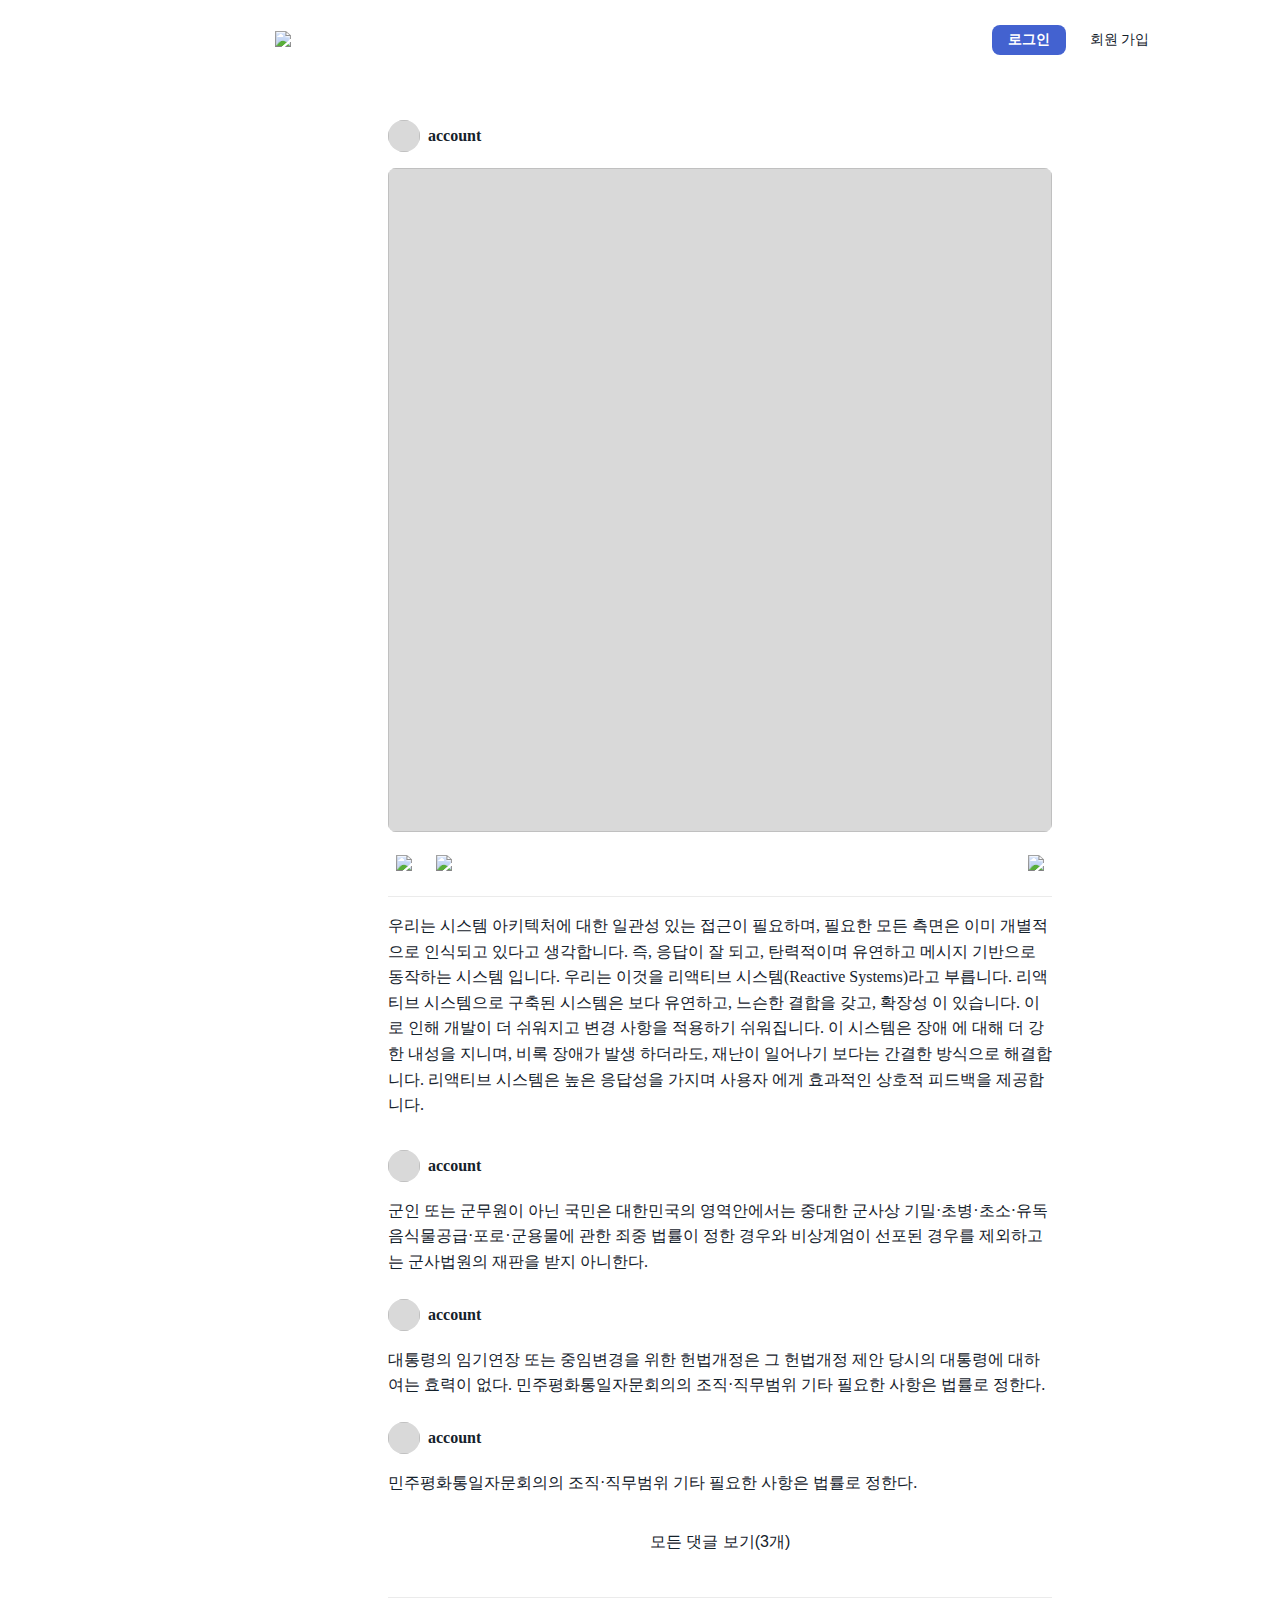
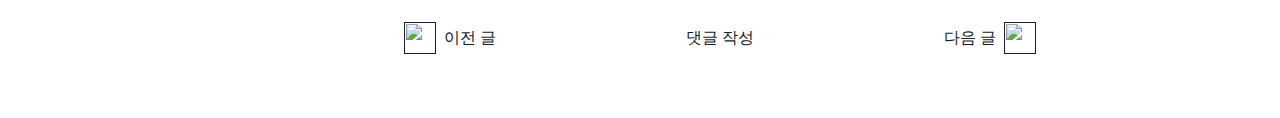
==== src/main/resources/static/index.html @ b5358751 "chore: css 파일을 별도의 패키지에서 관리" ====
<!DOCTYPE html>
<html>
  <head>
    <meta charset="UTF-8" />
    <meta name="viewport" content="width=device-width, initial-scale=1.0" />
    <link href="css/reset.css" rel="stylesheet" />
    <link href="css/global.css" rel="stylesheet" />
    <link href="css/main.css" rel="stylesheet" />
  </head>
  <body>
    <div class="container">
      <header class="header">
        <a href="/"><img src="./img/signiture.svg" /></a>
        <ul class="header__menu">
          <li class="header__menu__item">
            <a class="btn btn_contained btn_size_s" href="/login">로그인</a>
          </li>
          <li class="header__menu__item">
            <a class="btn btn_ghost btn_size_s" href="/registration">
              회원 가입
            </a>
          </li>
        </ul>
      </header>
      <div class="wrapper">
        <div class="post">
          <div class="post__account">
            <img class="post__account__img" />
            <p class="post__account__nickname">account</p>
          </div>
          <img class="post__img" />
          <div class="post__menu">
            <ul class="post__menu__personal">
              <li>
                <button class="post__menu__btn">
                  <img src="./img/like.svg" />
                </button>
              </li>
              <li>
                <button class="post__menu__btn">
                  <img src="./img/sendLink.svg" />
                </button>
              </li>
            </ul>
            <button class="post__menu__btn">
              <img src="./img/bookMark.svg" />
            </button>
          </div>
          <p class="post__article">
            우리는 시스템 아키텍처에 대한 일관성 있는 접근이 필요하며, 필요한
            모든 측면은 이미 개별적으로 인식되고 있다고 생각합니다. 즉, 응답이
            잘 되고, 탄력적이며 유연하고 메시지 기반으로 동작하는 시스템 입니다.
            우리는 이것을 리액티브 시스템(Reactive Systems)라고 부릅니다.
            리액티브 시스템으로 구축된 시스템은 보다 유연하고, 느슨한 결합을
            갖고, 확장성 이 있습니다. 이로 인해 개발이 더 쉬워지고 변경 사항을
            적용하기 쉬워집니다. 이 시스템은 장애 에 대해 더 강한 내성을 지니며,
            비록 장애가 발생 하더라도, 재난이 일어나기 보다는 간결한 방식으로
            해결합니다. 리액티브 시스템은 높은 응답성을 가지며 사용자 에게
            효과적인 상호적 피드백을 제공합니다.
          </p>
        </div>
        <ul class="comment">
          <li class="comment__item">
            <div class="comment__item__user">
              <img class="comment__item__user__img" />
              <p class="comment__item__user__nickname">account</p>
            </div>
            <p class="comment__item__article">
              군인 또는 군무원이 아닌 국민은 대한민국의 영역안에서는 중대한
              군사상 기밀·초병·초소·유독음식물공급·포로·군용물에 관한 죄중
              법률이 정한 경우와 비상계엄이 선포된 경우를 제외하고는 군사법원의
              재판을 받지 아니한다.
            </p>
          </li>
          <li class="comment__item">
            <div class="comment__item__user">
              <img class="comment__item__user__img" />
              <p class="comment__item__user__nickname">account</p>
            </div>
            <p class="comment__item__article">
              대통령의 임기연장 또는 중임변경을 위한 헌법개정은 그 헌법개정 제안
              당시의 대통령에 대하여는 효력이 없다. 민주평화통일자문회의의
              조직·직무범위 기타 필요한 사항은 법률로 정한다.
            </p>
          </li>
          <li class="comment__item">
            <div class="comment__item__user">
              <img class="comment__item__user__img" />
              <p class="comment__item__user__nickname">account</p>
            </div>
            <p class="comment__item__article">
              민주평화통일자문회의의 조직·직무범위 기타 필요한 사항은 법률로
              정한다.
            </p>
          </li>
          <li class="comment__item hidden">
            <div class="comment__item__user">
              <img class="comment__item__user__img" />
              <p class="comment__item__user__nickname">account</p>
            </div>
            <p class="comment__item__article">Comment 1</p>
          </li>
          <li class="comment__item hidden">
            <div class="comment__item__user">
              <img class="comment__item__user__img" />
              <p class="comment__item__user__nickname">account</p>
            </div>
            <p class="comment__item__article">Comment 2</p>
          </li>
          <li class="comment__item hidden">
            <div class="comment__item__user">
              <img class="comment__item__user__img" />
              <p class="comment__item__user__nickname">account</p>
            </div>
            <p class="comment__item__article">Comment 3</p>
          </li>
          <button id="show-all-btn" class="btn btn_ghost btn_size_m">
            모든 댓글 보기(3개)
          </button>
        </ul>
        <nav class="nav">
          <ul class="nav__menu">
            <li class="nav__menu__item">
              <a class="nav__menu__item__btn" href="">
                <img
                  class="nav__menu__item__img"
                  src="./img/ci_chevron-left.svg"
                />
                이전 글
              </a>
            </li>
            <li class="nav__menu__item">
              <a class="btn btn_ghost btn_size_m">댓글 작성</a>
            </li>
            <li class="nav__menu__item">
              <a class="nav__menu__item__btn" href="">
                다음 글
                <img
                  class="nav__menu__item__img"
                  src="./img/ci_chevron-right.svg"
                />
              </a>
            </li>
          </ul>
        </nav>
      </div>
    </div>
  </body>
</html>
---- src/main/resources/static/css/global.css ----
.container {
  min-width: 1440px;
  max-width: 100vw;
  display: flex;
  flex-direction: column;
  align-items: center;
}

.header {
  display: flex;
  justify-content: space-between;
  align-items: center;
  width: 890px;
  height: 80px;
}

.header__menu {
  display: flex;
  justify-content: space-between;
  gap: 8px;
}

.header__menu__item {
  display: flex;
  justify-content: center;
  align-items: center;
}

.page {
  display: flex;
  flex-direction: column;
}

.page-title {
  font-weight: 500;
  font-size: 32px;
  line-height: 38.19px;
  padding: 64px 0;
  text-align: center;
}

.btn {
  border: none;
  border-radius: 8px;
  text-decoration: none;
  cursor: pointer;
  text-align: center;
}

.btn.hidden {
  display: none;
}

.btn_ghost {
  font-weight: 500;
  font-size: 14px;
  line-height: 14px;
  background: transparent;
  color: #14212b;
}

.btn_contained {
  font-weight: 700;
  font-size: 14px;
  line-height: 14px;
  background: #4362d0;
  color: #ffffff;
}

.btn_size_s {
  padding: 8px 16px;
  font-size: 14px;
  line-height: 14px;
}

.btn_size_m {
  padding: 16px;
  font-size: 16px;
  line-height: 14px;
}

.form {
  display: flex;
  flex-direction: column;
  gap: 16px;
}

.textfield {
  display: flex;
  flex-direction: column;
  border-radius: 8px;
  border: 1px solid #d2dae0;
}

.textfield_size_s {
  gap: 4px;
  padding: 8px 16px;
  width: 320px;
}

.textfield_size_m {
  gap: 4px;
  padding: 8px 16px;
  width: 680px;
  height: 320px;
}

.title_textfield {
  height: 14px;
  font-weight: 500;
  font-size: 14px;
  line-height: 14px;
  color: #4b5966;
}

.input_textfield {
  height: 100%;
  font-weight: 400;
  font-size: 16px;
  line-height: 25.6px;
  border-width: 0;
  outline: none;
  color: #4b5966;
  resize: none;
}

.input_textfield::placeholder {
  color: #879298;
}

.textfield__btn {
  margin-top: 32px;
  padding: 16px;
  border: none;
  border-radius: 8px;
  text-decoration: none;
  font-weight: 700;
  font-size: 14px;
  line-height: 14px;
  background: #4362d0;
  color: #ffffff;
  cursor: hover;
}

.error-message {
  color: red;
  font-size: 14px;
  margin-bottom: 20px;
  text-align: center;
}
---- src/main/resources/static/css/main.css ----
.wrapper {
  display: flex;
  flex-direction: column;
  justify-content: space-between;
  align-items: center;
  padding: 40px 113px;
  gap: 32px;
}

.post {
  display: flex;
  flex-direction: column;
  align-items: start;
  gap: 16px;
}

.post__account {
  display: flex;
  align-items: center;
  gap: 8px;
}

.post__account__img {
  width: 32px;
  height: 32px;
  background: #d9d9d9;
  border-radius: 50%;
}

.post__account__nickname {
  font-weight: 700;
  font-size: 16px;
  line-height: 25.6px;
  color: #14212b;
}

.post__img {
  width: 664px;
  height: 664px;
  border-radius: 8px;
  background: #d9d9d9;
}

.post__article {
  width: 664px;
  font-weight: 400;
  font-size: 16px;
  line-height: 25.6px;
  color: #14212b;
}

.post__menu {
  width: 100%;
  display: flex;
  justify-content: space-between;
  height: 48px;
  border-bottom: 1px solid #ebebeb;
}

.post__menu__personal {
  display: flex;
  gap: 8px;
}

.post__menu__btn {
  width: 32px;
  height: 32px;
  padding: 0;
  margin: 0;
  border: 0;
  background: transparent;
}

.comment {
  display: flex;
  flex-direction: column;
  gap: 24px;
}

.comment__item {
  display: flex;
  flex-direction: column;
  gap: 16px;
}

.comment__item.hidden {
  display: none;
}

.comment__item__user {
  display: flex;
  align-items: center;
  gap: 8px;
}

.comment__item__user__img {
  width: 32px;
  height: 32px;
  background: #d9d9d9;
  border-radius: 50%;
}

.comment__item__user__nickname {
  font-weight: 700;
  font-size: 16px;
  line-height: 25.6px;
  color: #14212b;
}

.comment__item__article {
  width: 664px;
  font-weight: 400;
  font-size: 16px;
  line-height: 25.6px;
  color: #14212b;
}

.nav {
  width: 664px;
  padding: 16px 0px;
  border-top: 1px solid #ebebeb;
}

.nav__menu {
  display: flex;
  justify-content: space-between;
  align-items: center;
}

.nav__menu__item {
}

.nav__menu__item__btn {
  display: flex;
  justify-content: space-between;
  align-items: center;
  padding: 8px 16px;
  gap: 8px;
  text-decoration: none;
  color: #14212b;
}

.nav__menu__item__img {
  width: 32px;
  height: 32px;
}
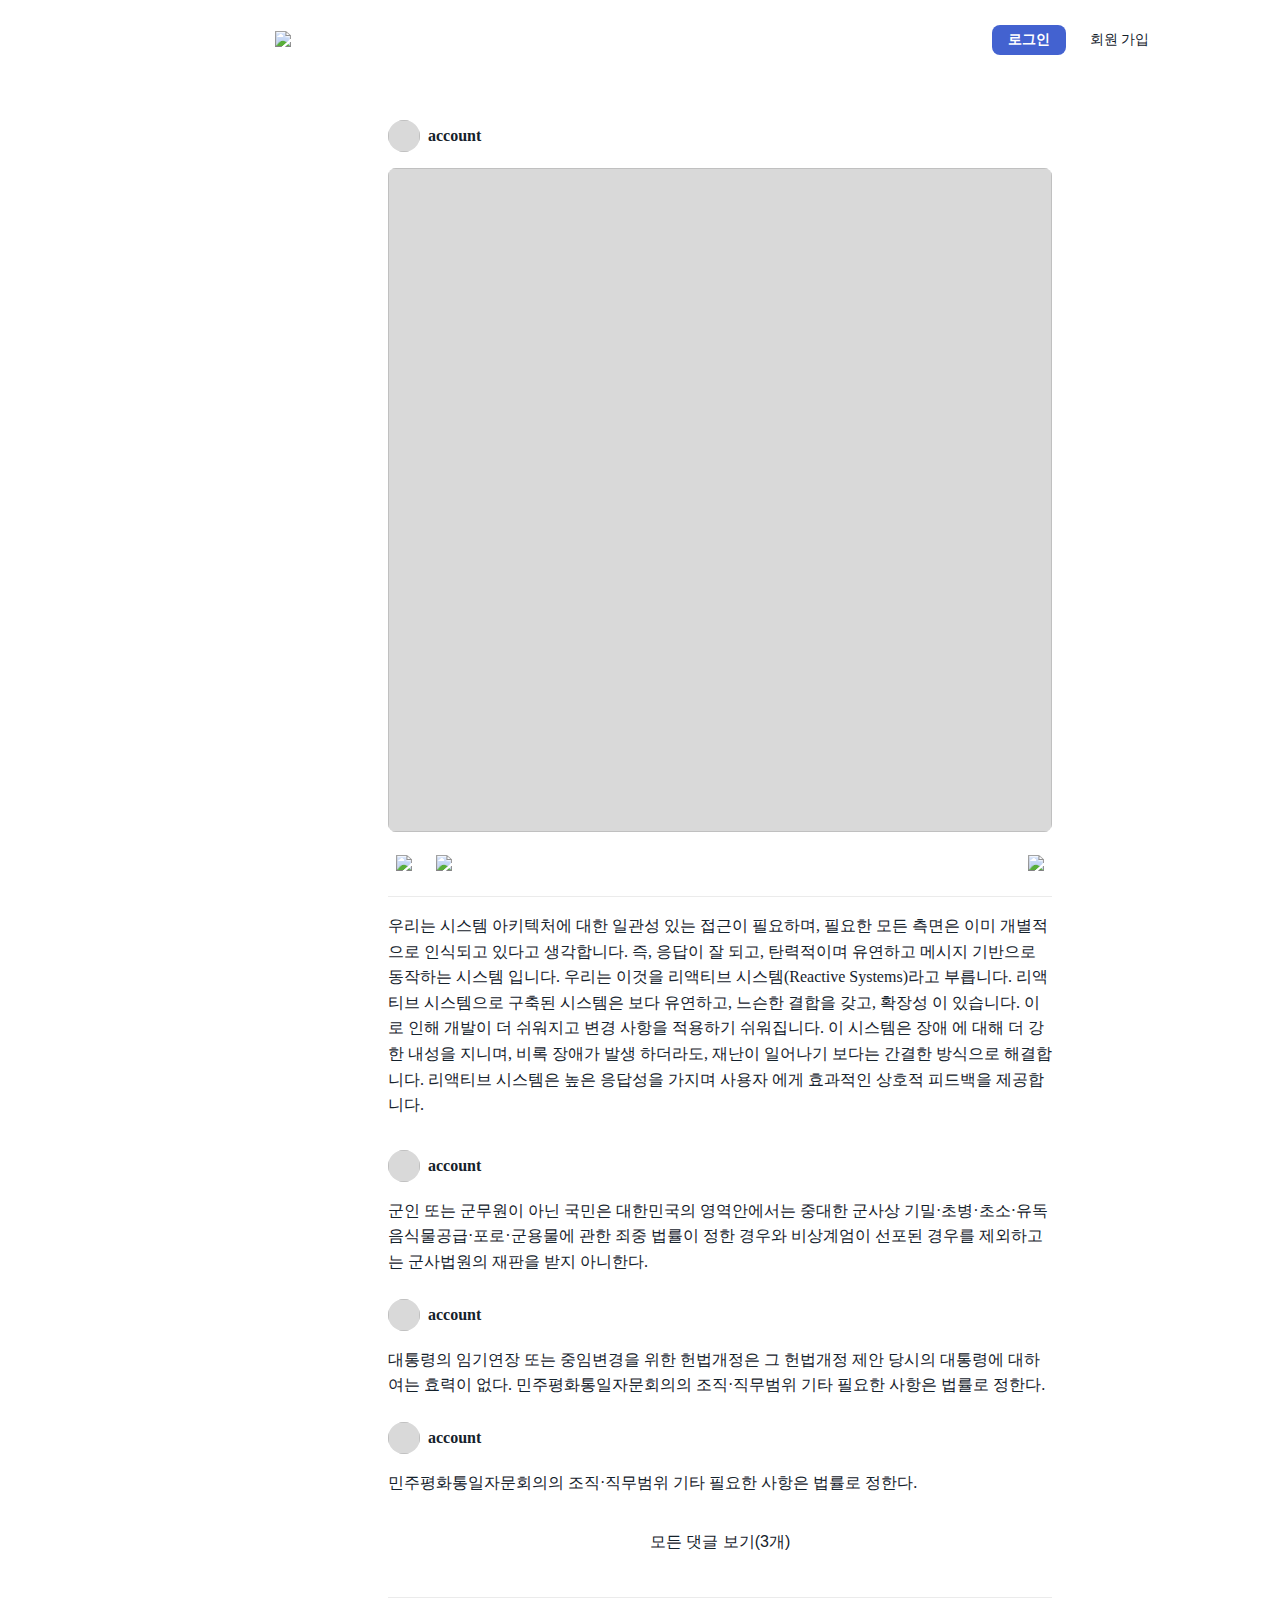
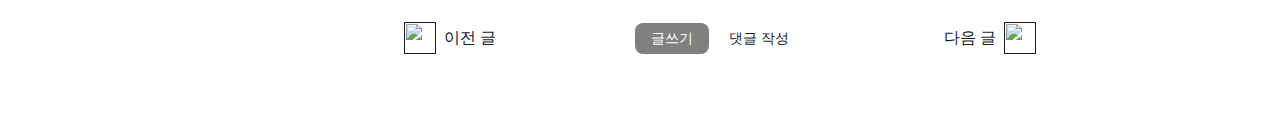
==== commit 816028b3: "feat: 글쓰기 페이지 이동 및 제출 기능 CSS 작성" ====
--- a/src/main/resources/static/index.html
+++ b/src/main/resources/static/index.html
@@ -130,7 +130,8 @@
               </a>
             </li>
             <li class="nav__menu__item">
-              <a class="btn btn_ghost btn_size_m">댓글 작성</a>
+              <a class="btn btn_write btn_size_s" href="/article">글쓰기</a>
+              <a class="btn btn_ghost btn_size_s">댓글 작성</a>
             </li>
             <li class="nav__menu__item">
               <a class="nav__menu__item__btn" href="">
--- a/src/main/resources/static/css/global.css
+++ b/src/main/resources/static/css/global.css
@@ -65,6 +65,24 @@
   line-height: 14px;
   background: #4362d0;
   color: #ffffff;
+}
+
+.btn_userName {
+  font-weight: 700;
+  font-size: 14px;
+  line-height: 14px;
+  background: #ff6666;
+  color: #ffffff;
+}
+
+.btn_write {
+  background-color: #808080; /* 회색 배경 */
+  color: white; /* 버튼 내 텍스트 색상을 흰색으로 설정 */
+  transition: background-color 0.3s; /* 배경색 변경시 부드러운 전환 효과 */
+}
+
+.btn_write:hover {
+  background-color: #696969; /* 마우스 오버시 배경색을 더 어둡게 변경 */
 }
 
 .btn_size_s {
@@ -147,4 +165,19 @@
   font-size: 14px;
   margin-bottom: 20px;
   text-align: center;
+}
+
+.grid-table {
+  width: 100%;
+  border-collapse: collapse; /* Remove space between borders */
+}
+
+.grid-table th, .grid-table td {
+  border: 1px solid black; /* Black grid lines */
+  padding: 8px; /* Padding inside cells */
+  text-align: left; /* Align text to the left */
+}
+
+.grid-table th {
+  background-color: #f2f2f2; /* Light grey background for headers */
 }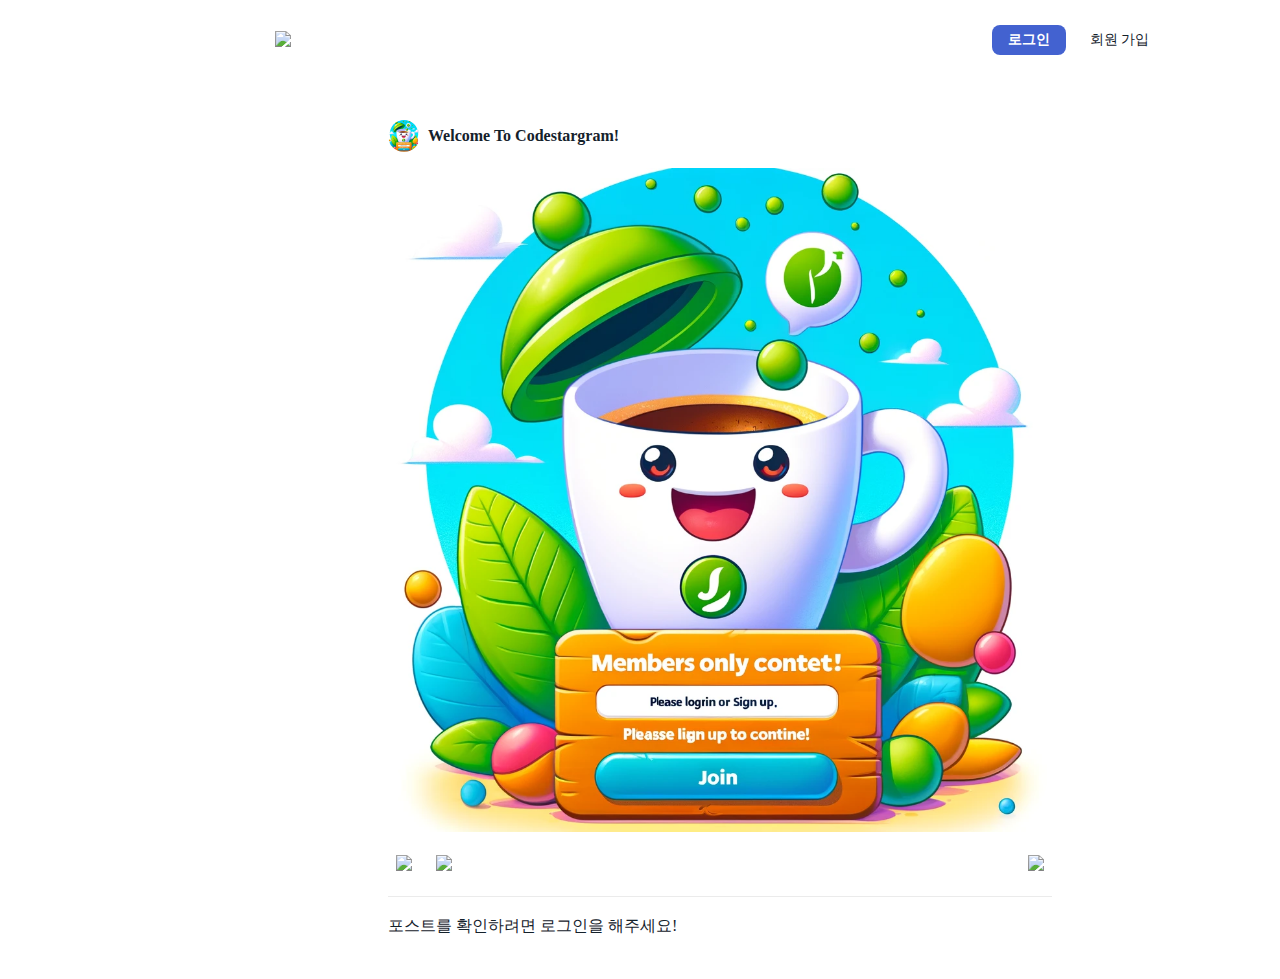
==== commit 4e075b82: "style: 웰컴 페이지 변경" ====
--- a/src/main/resources/static/index.html
+++ b/src/main/resources/static/index.html
@@ -25,10 +25,10 @@
       <div class="wrapper">
         <div class="post">
           <div class="post__account">
-            <img class="post__account__img" />
-            <p class="post__account__nickname">account</p>
+            <img class="post__account__img" src="./img/nonLoginUser.png" />
+            <p class="post__account__nickname">Welcome To Codestargram!</p>
           </div>
-          <img class="post__img" />
+          <img class="post__img" src="./img/nonLoginUser.png" />
           <div class="post__menu">
             <ul class="post__menu__personal">
               <li>
@@ -47,103 +47,9 @@
             </button>
           </div>
           <p class="post__article">
-            우리는 시스템 아키텍처에 대한 일관성 있는 접근이 필요하며, 필요한
-            모든 측면은 이미 개별적으로 인식되고 있다고 생각합니다. 즉, 응답이
-            잘 되고, 탄력적이며 유연하고 메시지 기반으로 동작하는 시스템 입니다.
-            우리는 이것을 리액티브 시스템(Reactive Systems)라고 부릅니다.
-            리액티브 시스템으로 구축된 시스템은 보다 유연하고, 느슨한 결합을
-            갖고, 확장성 이 있습니다. 이로 인해 개발이 더 쉬워지고 변경 사항을
-            적용하기 쉬워집니다. 이 시스템은 장애 에 대해 더 강한 내성을 지니며,
-            비록 장애가 발생 하더라도, 재난이 일어나기 보다는 간결한 방식으로
-            해결합니다. 리액티브 시스템은 높은 응답성을 가지며 사용자 에게
-            효과적인 상호적 피드백을 제공합니다.
+            포스트를 확인하려면 로그인을 해주세요!
           </p>
         </div>
-        <ul class="comment">
-          <li class="comment__item">
-            <div class="comment__item__user">
-              <img class="comment__item__user__img" />
-              <p class="comment__item__user__nickname">account</p>
-            </div>
-            <p class="comment__item__article">
-              군인 또는 군무원이 아닌 국민은 대한민국의 영역안에서는 중대한
-              군사상 기밀·초병·초소·유독음식물공급·포로·군용물에 관한 죄중
-              법률이 정한 경우와 비상계엄이 선포된 경우를 제외하고는 군사법원의
-              재판을 받지 아니한다.
-            </p>
-          </li>
-          <li class="comment__item">
-            <div class="comment__item__user">
-              <img class="comment__item__user__img" />
-              <p class="comment__item__user__nickname">account</p>
-            </div>
-            <p class="comment__item__article">
-              대통령의 임기연장 또는 중임변경을 위한 헌법개정은 그 헌법개정 제안
-              당시의 대통령에 대하여는 효력이 없다. 민주평화통일자문회의의
-              조직·직무범위 기타 필요한 사항은 법률로 정한다.
-            </p>
-          </li>
-          <li class="comment__item">
-            <div class="comment__item__user">
-              <img class="comment__item__user__img" />
-              <p class="comment__item__user__nickname">account</p>
-            </div>
-            <p class="comment__item__article">
-              민주평화통일자문회의의 조직·직무범위 기타 필요한 사항은 법률로
-              정한다.
-            </p>
-          </li>
-          <li class="comment__item hidden">
-            <div class="comment__item__user">
-              <img class="comment__item__user__img" />
-              <p class="comment__item__user__nickname">account</p>
-            </div>
-            <p class="comment__item__article">Comment 1</p>
-          </li>
-          <li class="comment__item hidden">
-            <div class="comment__item__user">
-              <img class="comment__item__user__img" />
-              <p class="comment__item__user__nickname">account</p>
-            </div>
-            <p class="comment__item__article">Comment 2</p>
-          </li>
-          <li class="comment__item hidden">
-            <div class="comment__item__user">
-              <img class="comment__item__user__img" />
-              <p class="comment__item__user__nickname">account</p>
-            </div>
-            <p class="comment__item__article">Comment 3</p>
-          </li>
-          <button id="show-all-btn" class="btn btn_ghost btn_size_m">
-            모든 댓글 보기(3개)
-          </button>
-        </ul>
-        <nav class="nav">
-          <ul class="nav__menu">
-            <li class="nav__menu__item">
-              <a class="nav__menu__item__btn" href="">
-                <img
-                  class="nav__menu__item__img"
-                  src="./img/ci_chevron-left.svg"
-                />
-                이전 글
-              </a>
-            </li>
-            <li class="nav__menu__item">
-              <a class="btn btn_write btn_size_s" href="/article">글쓰기</a>
-              <a class="btn btn_ghost btn_size_s">댓글 작성</a>
-            </li>
-            <li class="nav__menu__item">
-              <a class="nav__menu__item__btn" href="">
-                다음 글
-                <img
-                  class="nav__menu__item__img"
-                  src="./img/ci_chevron-right.svg"
-                />
-              </a>
-            </li>
-          </ul>
-        </nav>
       </div>
     </div>
   </body>
--- a/src/main/resources/static/css/global.css
+++ b/src/main/resources/static/css/global.css
@@ -110,6 +110,13 @@
   border: 1px solid #d2dae0;
 }
 
+.textfield_size_tile {
+  gap: 4px;
+  padding: 8px 16px;
+  width: 680px;
+  height: 50px;
+}
+
 .textfield_size_s {
   gap: 4px;
   padding: 8px 16px;
@@ -120,7 +127,7 @@
   gap: 4px;
   padding: 8px 16px;
   width: 680px;
-  height: 320px;
+  height: 200px;
 }
 
 .title_textfield {
@@ -180,4 +187,18 @@
 
 .grid-table th {
   background-color: #f2f2f2; /* Light grey background for headers */
+}
+
+.addImage {
+  width: 720px;
+  height: 300px;
+  background-color: #f2f2f2;
+  border-radius: 20px 20px / 20px 20px;
+  overflow: hidden;
+  margin: 0px 10px 10px 0px;
+}
+
+.inputImg {
+  width: 450px;
+  height: 350px;
 }